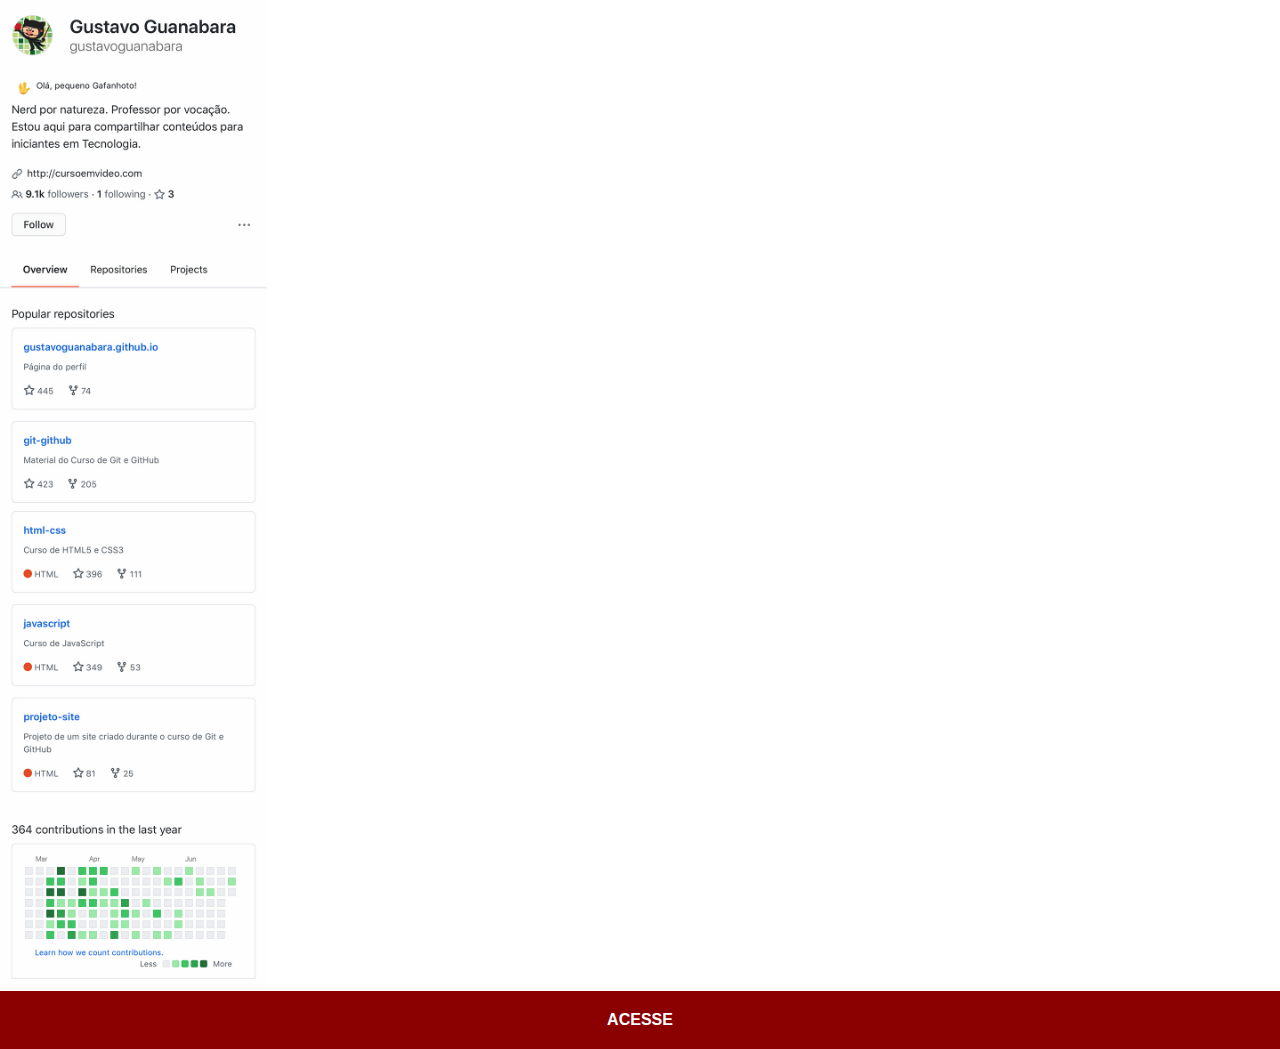
==== paginas/github.html @ ec4a07df ":tada: initial commit" ====
<!DOCTYPE html>
<html lang="pt-br">
<head>
  <meta charset="UTF-8">
  <meta http-equiv="X-UA-Compatible" content="IE=edge">
  <meta name="viewport" content="width=device-width, initial-scale=1.0">
  <title>GitHub</title>

  <link rel="stylesheet" href="../social.css">
</head>
<body>
  
  <img src="../imagens/tela-github.jpg" alt="GitHub">

  <a href="https://github.com/arielrodriguess" target="_blank" rel="external">ACESSE</a>

</body>
</html>
---- social.css ----
@charset "UTF-8";

* {
      font-family: Arial, Helvetica, sans-serif;

      padding: 0px;
      margin: 0px;
    }

    ::-webkit-scrollbar {
      width: 0px;
      height: 0px;
    }

    img {
      width: 267px;
    }

    a {
      display: block;

      background-color: darkred;
      color: white;
      font-weight: bolder;

      padding: 20px;
      text-align: center;
      text-decoration: none;
    }

    a:hover {
      background-color: red;
    }
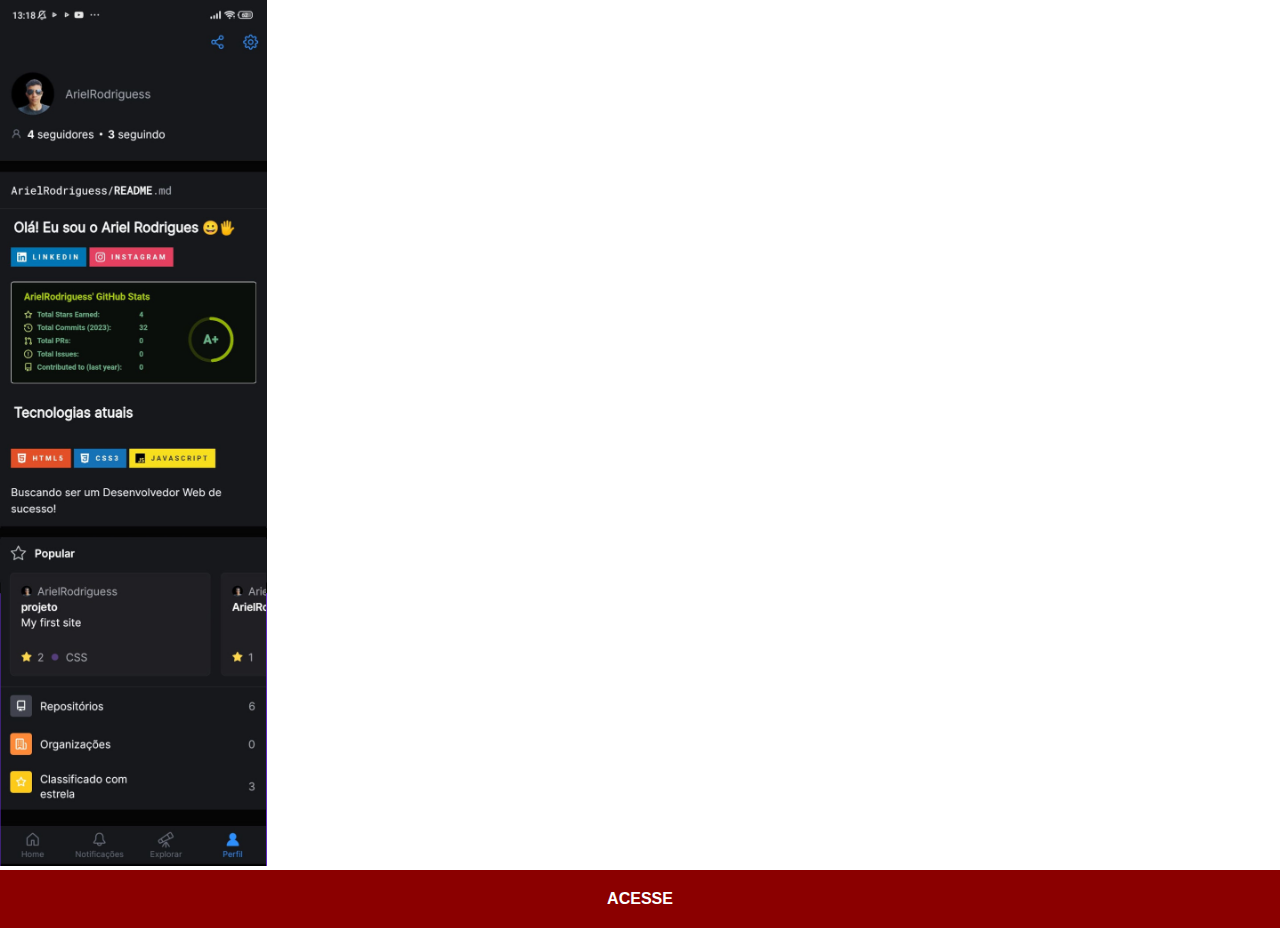
==== commit d1038b64: "GitHub screen update." ====
--- a/paginas/github.html
+++ b/paginas/github.html
@@ -10,7 +10,7 @@
 </head>
 <body>
   
-  <img src="../imagens/tela-github.jpg" alt="GitHub">
+  <img src="../imagens/tela-github-ariel.jpg" alt="GitHub">
 
   <a href="https://github.com/arielrodriguess" target="_blank" rel="external">ACESSE</a>
 
